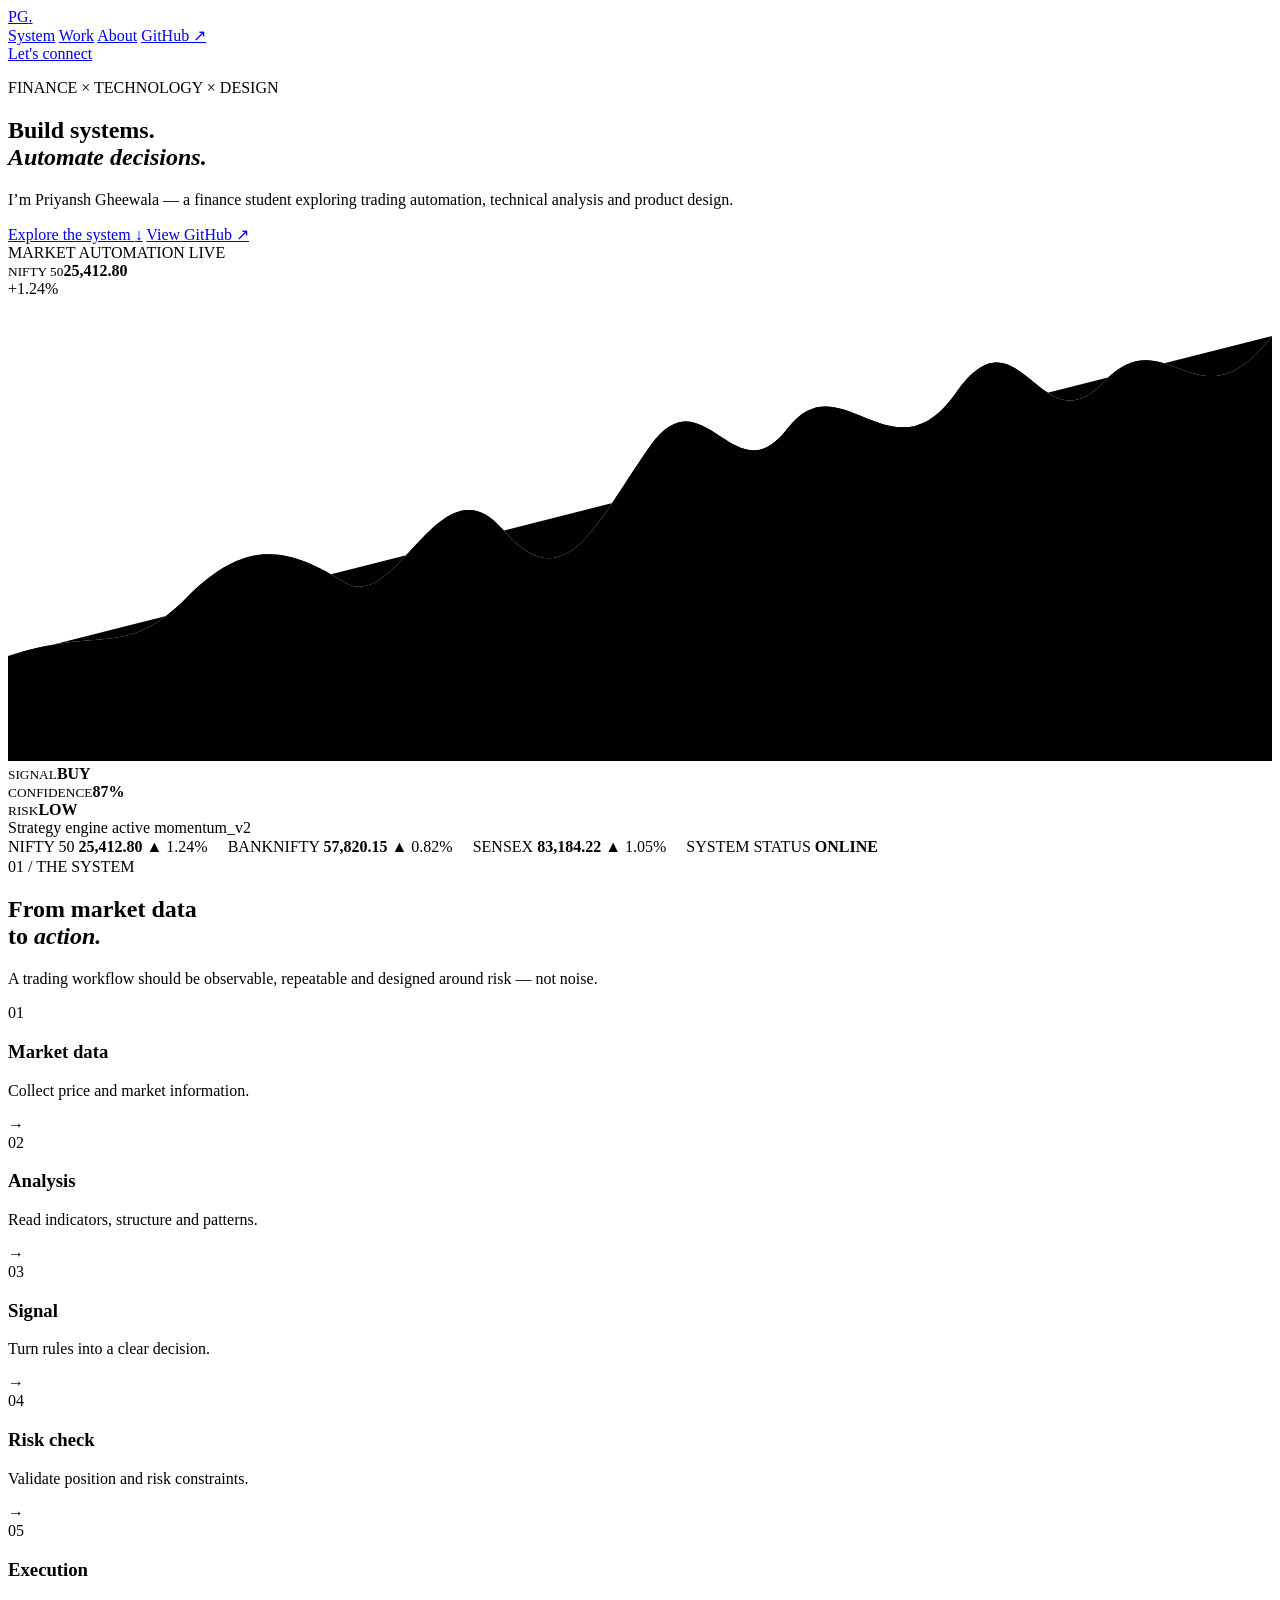
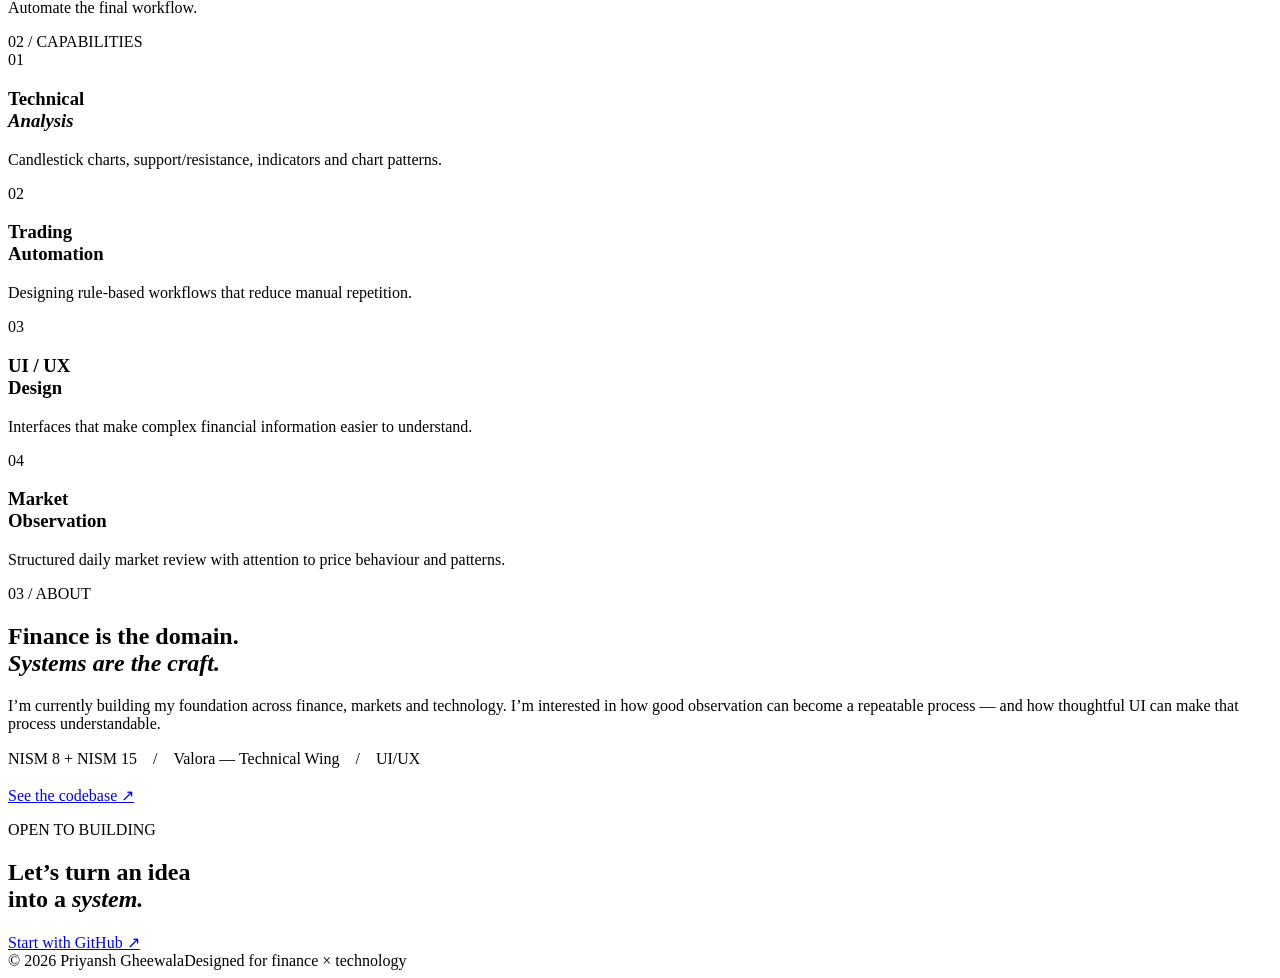
==== index.html @ e56906f3 "Build trading automation portfolio landing page" ====
<!DOCTYPE html>
<html lang="en">
<head>
  <meta charset="UTF-8" />
  <meta name="viewport" content="width=device-width, initial-scale=1.0" />
  <meta name="description" content="Priyansh Gheewala — finance, UI/UX and trading automation portfolio." />
  <title>Priyansh Gheewala — Trading Automation</title>
  <link rel="preconnect" href="https://fonts.googleapis.com" />
  <link rel="preconnect" href="https://fonts.gstatic.com" crossorigin />
  <link href="https://fonts.googleapis.com/css2?family=DM+Mono:wght@400;500&family=Space+Grotesk:wght@400;500;600;700&display=swap" rel="stylesheet" />
  <link rel="stylesheet" href="styles.css" />
</head>
<body>
  <div class="noise"></div>
  <header class="nav wrap">
    <a class="brand" href="#top">PG<span>.</span></a>
    <nav>
      <a href="#system">System</a>
      <a href="#work">Work</a>
      <a href="#about">About</a>
      <a href="https://github.com/priyanshgheewala/AI-Training-day-1" target="_blank" rel="noreferrer">GitHub ↗</a>
    </nav>
    <a class="nav-cta" href="#contact">Let's connect</a>
  </header>

  <main id="top">
    <section class="hero wrap">
      <div class="hero-copy">
        <p class="eyebrow"><span class="pulse"></span> FINANCE × TECHNOLOGY × DESIGN</p>
        <h1>Build systems.<br /><em>Automate decisions.</em></h1>
        <p class="hero-text">I’m Priyansh Gheewala — a finance student exploring trading automation, technical analysis and product design.</p>
        <div class="hero-actions">
          <a class="button primary" href="#system">Explore the system <span>↓</span></a>
          <a class="button ghost" href="https://github.com/priyanshgheewala/AI-Training-day-1" target="_blank" rel="noreferrer">View GitHub ↗</a>
        </div>
      </div>

      <div class="terminal-card" aria-label="Trading automation dashboard preview">
        <div class="terminal-top"><span>MARKET AUTOMATION</span><span class="live"><i></i> LIVE</span></div>
        <div class="market-head"><div><small>NIFTY 50</small><strong>25,412.80</strong></div><div class="gain">+1.24%</div></div>
        <div class="chart-wrap">
          <svg viewBox="0 0 600 220" preserveAspectRatio="none" aria-hidden="true">
            <path class="gridline" d="M0 40H600M0 90H600M0 140H600M0 190H600" />
            <path class="area" d="M0 170 C45 155 55 172 85 142 S135 120 160 135 S205 75 235 110 S280 105 305 70 S345 95 370 62 S420 88 450 45 S490 72 520 40 S565 64 600 18 V220H0Z" />
            <path class="line" d="M0 170 C45 155 55 172 85 142 S135 120 160 135 S205 75 235 110 S280 105 305 70 S345 95 370 62 S420 88 450 45 S490 72 520 40 S565 64 600 18" />
          </svg>
        </div>
        <div class="signal-row"><div><small>SIGNAL</small><strong class="green">BUY</strong></div><div><small>CONFIDENCE</small><strong>87%</strong></div><div><small>RISK</small><strong>LOW</strong></div></div>
        <div class="status"><span class="status-dot"></span> Strategy engine active <span class="mono">momentum_v2</span></div>
      </div>
    </section>

    <section class="ticker" aria-hidden="true"><div>NIFTY 50 <b>25,412.80</b> ▲ 1.24%　 BANKNIFTY <b>57,820.15</b> ▲ 0.82%　 SENSEX <b>83,184.22</b> ▲ 1.05%　 SYSTEM STATUS <b>ONLINE</b></div></section>

    <section class="section wrap" id="system">
      <div class="section-label">01 / THE SYSTEM</div>
      <div class="section-heading"><h2>From market data<br />to <em>action.</em></h2><p>A trading workflow should be observable, repeatable and designed around risk — not noise.</p></div>
      <div class="flow">
        <article><span>01</span><h3>Market data</h3><p>Collect price and market information.</p></article>
        <div class="arrow">→</div>
        <article><span>02</span><h3>Analysis</h3><p>Read indicators, structure and patterns.</p></article>
        <div class="arrow">→</div>
        <article><span>03</span><h3>Signal</h3><p>Turn rules into a clear decision.</p></article>
        <div class="arrow">→</div>
        <article><span>04</span><h3>Risk check</h3><p>Validate position and risk constraints.</p></article>
        <div class="arrow">→</div>
        <article class="active"><span>05</span><h3>Execution</h3><p>Automate the final workflow.</p></article>
      </div>
    </section>

    <section class="section alt" id="work">
      <div class="wrap">
        <div class="section-label">02 / CAPABILITIES</div>
        <div class="cap-grid">
          <article class="cap large"><span>01</span><h3>Technical<br /><em>Analysis</em></h3><p>Candlestick charts, support/resistance, indicators and chart patterns.</p><div class="mini-chart"><i></i><i></i><i></i><i></i><i></i><i></i><i></i></div></article>
          <article class="cap"><span>02</span><h3>Trading<br />Automation</h3><p>Designing rule-based workflows that reduce manual repetition.</p></article>
          <article class="cap"><span>03</span><h3>UI / UX<br />Design</h3><p>Interfaces that make complex financial information easier to understand.</p></article>
          <article class="cap"><span>04</span><h3>Market<br />Observation</h3><p>Structured daily market review with attention to price behaviour and patterns.</p></article>
        </div>
      </div>
    </section>

    <section class="section wrap" id="about">
      <div class="section-label">03 / ABOUT</div>
      <div class="about-grid"><div><h2>Finance is the domain.<br /><em>Systems are the craft.</em></h2></div><div><p>I’m currently building my foundation across finance, markets and technology. I’m interested in how good observation can become a repeatable process — and how thoughtful UI can make that process understandable.</p><p class="mono-line">NISM 8 + NISM 15　/　Valora — Technical Wing　/　UI/UX</p><a class="text-link" href="https://github.com/priyanshgheewala/AI-Training-day-1" target="_blank" rel="noreferrer">See the codebase ↗</a></div></div>
    </section>

    <section class="cta wrap" id="contact"><div><p class="eyebrow">OPEN TO BUILDING</p><h2>Let’s turn an idea<br />into a <em>system.</em></h2></div><a class="button primary" href="https://github.com/priyanshgheewala/AI-Training-day-1" target="_blank" rel="noreferrer">Start with GitHub ↗</a></section>
  </main>

  <footer class="footer wrap"><span>© 2026 Priyansh Gheewala</span><span>Designed for finance × technology</span></footer>
  <script src="script.js"></script>
</body>
</html>
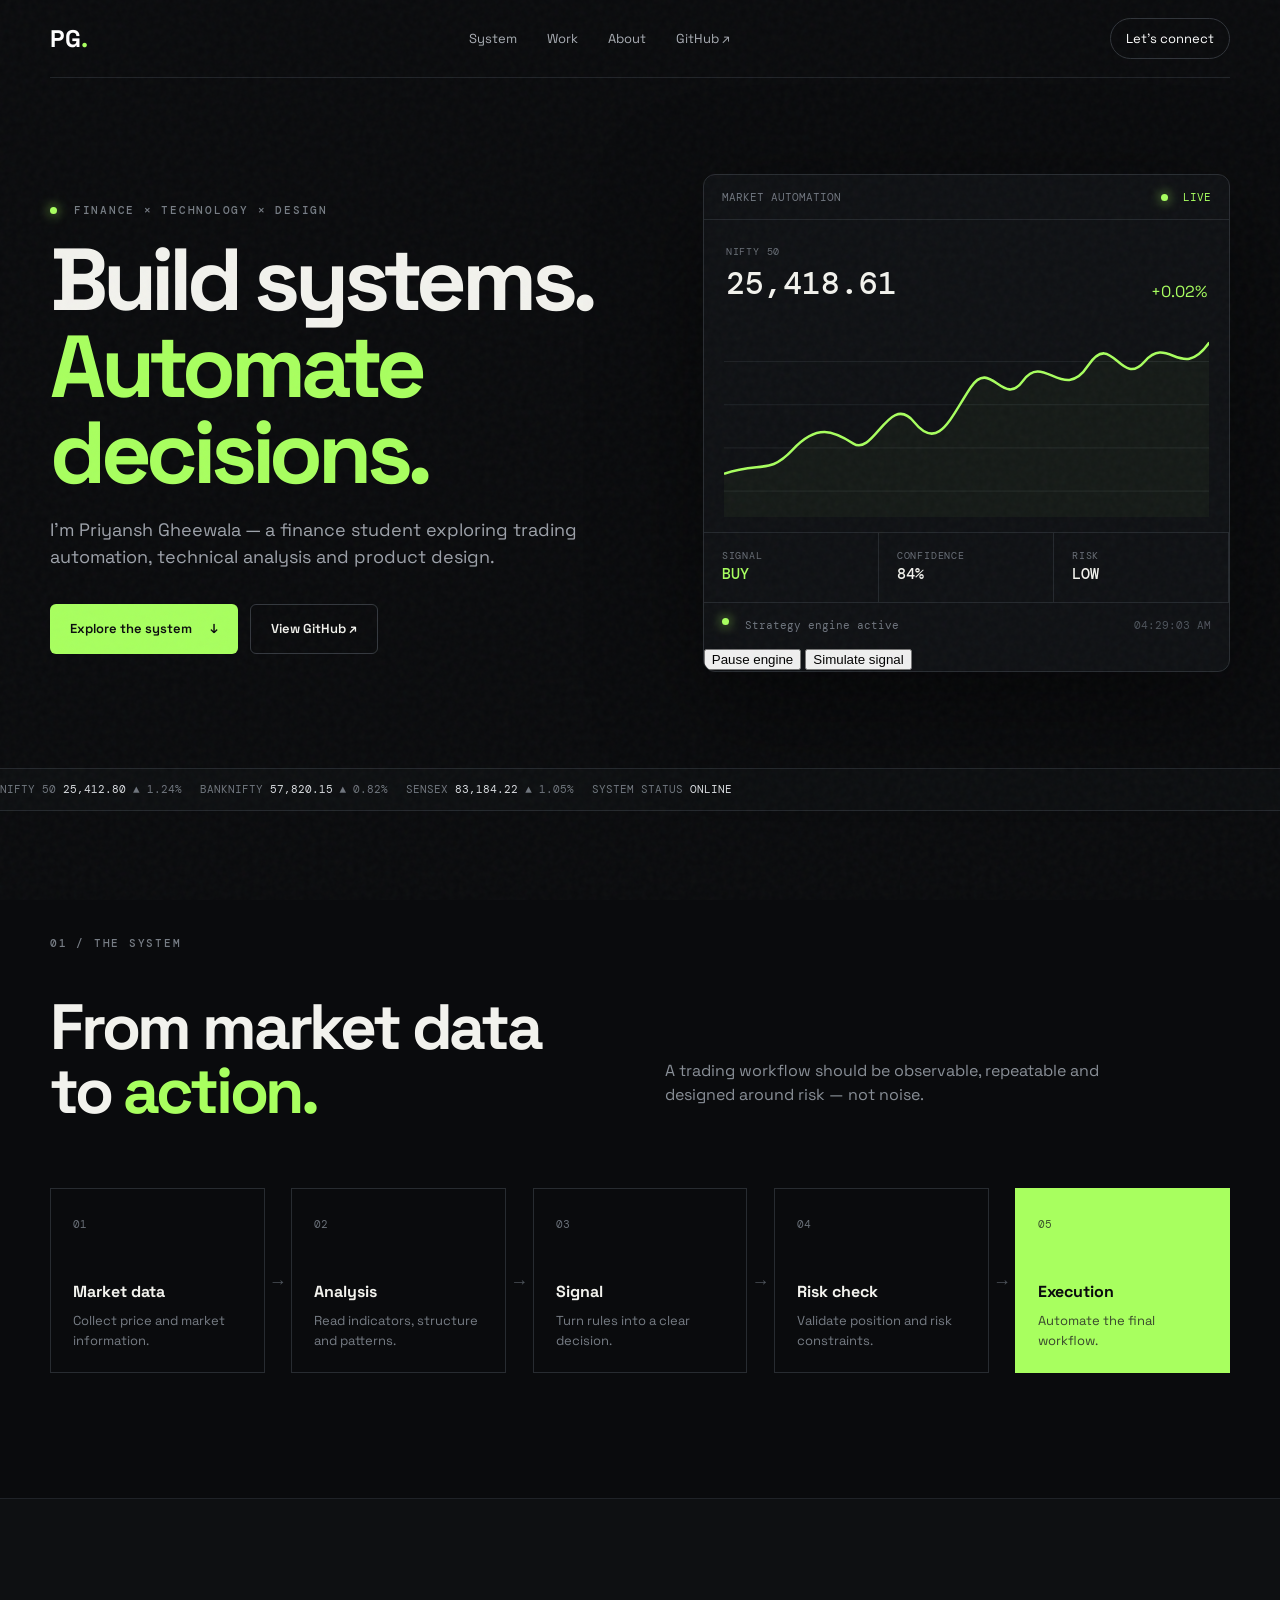
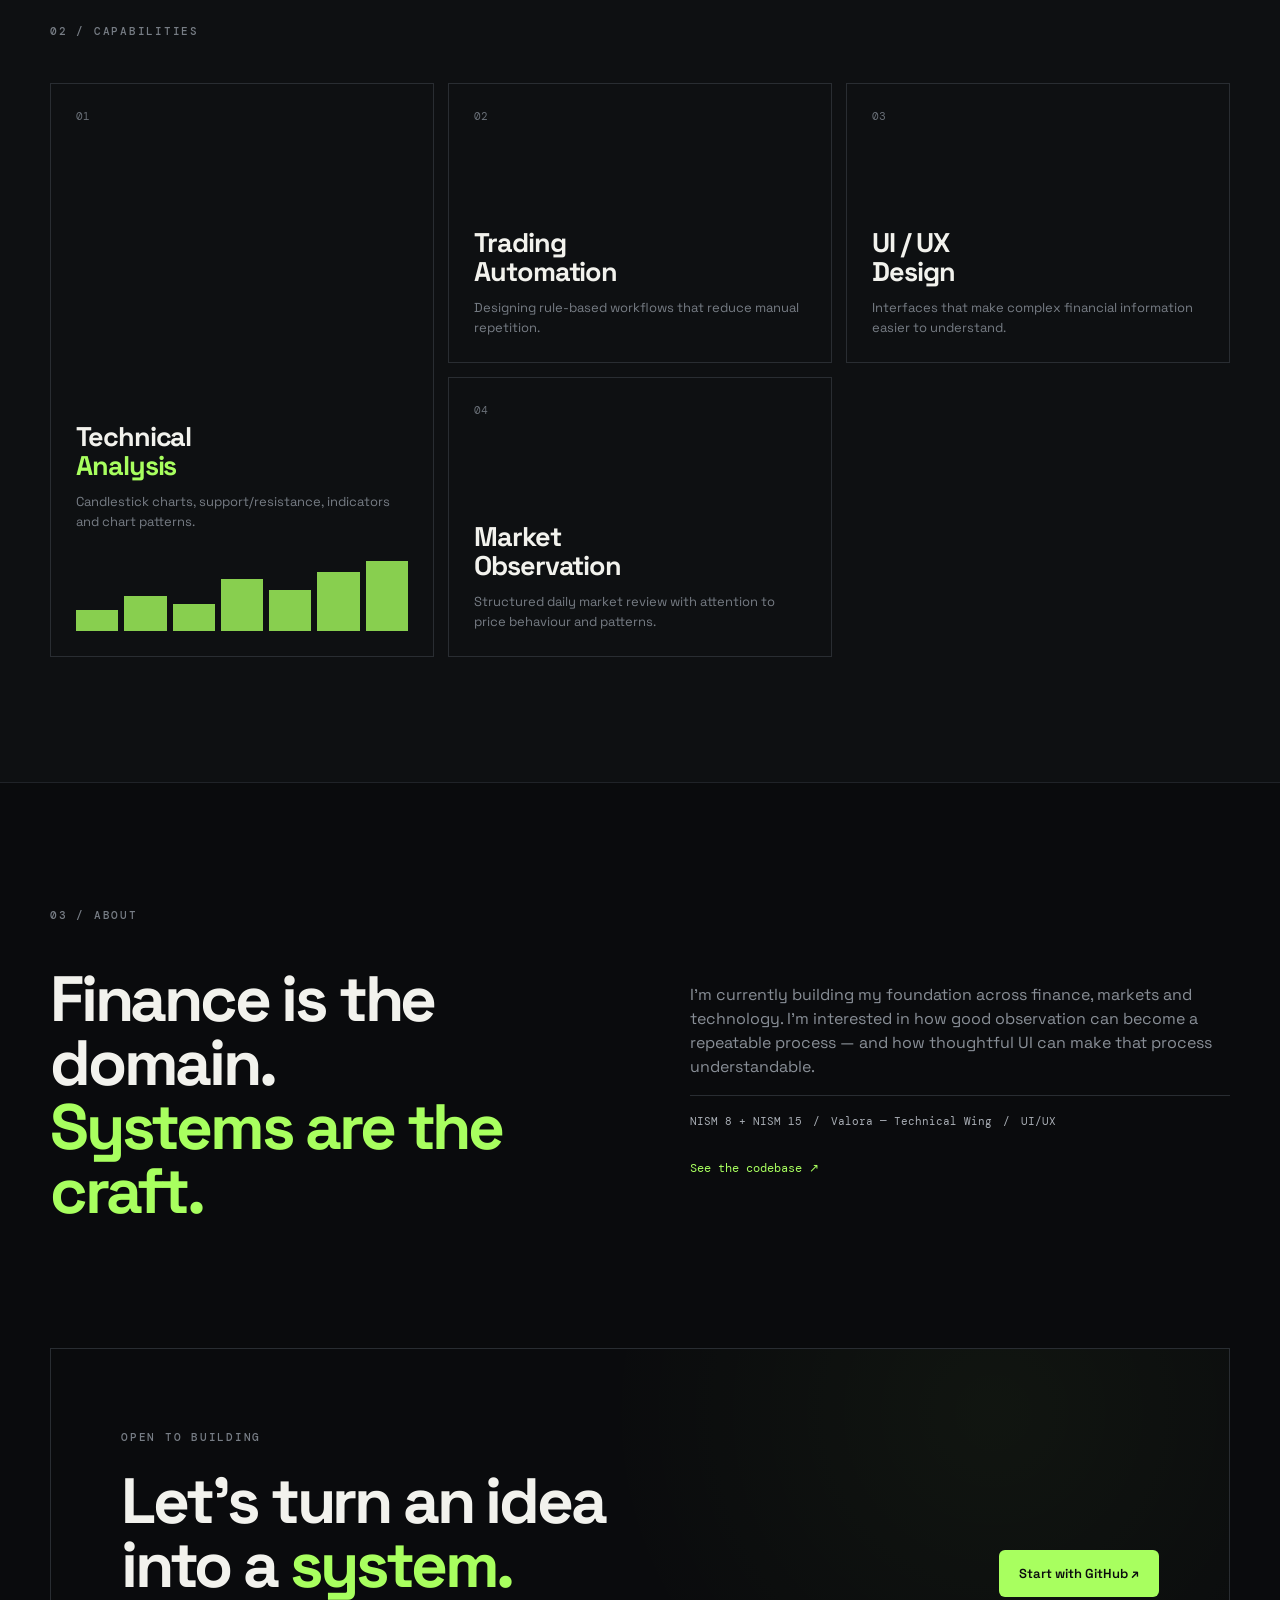
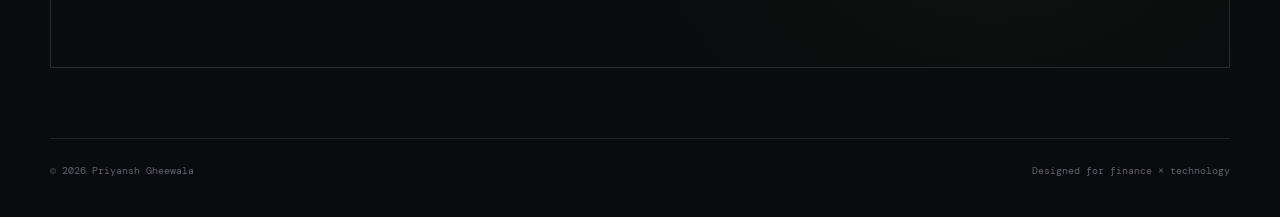
==== commit 78e760cf: "Connect interactive dashboard to landing page" ====
--- a/index.html
+++ b/index.html
@@ -35,9 +35,12 @@
         </div>
       </div>
 
-      <div class="terminal-card" aria-label="Trading automation dashboard preview">
+      <div class="terminal-card" aria-label="Interactive trading automation dashboard preview">
         <div class="terminal-top"><span>MARKET AUTOMATION</span><span class="live"><i></i> LIVE</span></div>
-        <div class="market-head"><div><small>NIFTY 50</small><strong>25,412.80</strong></div><div class="gain">+1.24%</div></div>
+        <div class="market-head">
+          <div><small>NIFTY 50</small><strong id="dashPrice">25,412.80</strong></div>
+          <div class="gain" id="dashChange">+0.00%</div>
+        </div>
         <div class="chart-wrap">
           <svg viewBox="0 0 600 220" preserveAspectRatio="none" aria-hidden="true">
             <path class="gridline" d="M0 40H600M0 90H600M0 140H600M0 190H600" />
@@ -45,8 +48,16 @@
             <path class="line" d="M0 170 C45 155 55 172 85 142 S135 120 160 135 S205 75 235 110 S280 105 305 70 S345 95 370 62 S420 88 450 45 S490 72 520 40 S565 64 600 18" />
           </svg>
         </div>
-        <div class="signal-row"><div><small>SIGNAL</small><strong class="green">BUY</strong></div><div><small>CONFIDENCE</small><strong>87%</strong></div><div><small>RISK</small><strong>LOW</strong></div></div>
-        <div class="status"><span class="status-dot"></span> Strategy engine active <span class="mono">momentum_v2</span></div>
+        <div class="signal-row">
+          <div><small>SIGNAL</small><strong class="green" id="dashSignal">BUY</strong></div>
+          <div><small>CONFIDENCE</small><strong id="dashConfidence">87%</strong></div>
+          <div><small>RISK</small><strong>LOW</strong></div>
+        </div>
+        <div class="status"><span class="status-dot"></span><span id="engineStatus">Strategy engine active</span><span class="mono" id="dashTime">--:--:--</span></div>
+        <div class="dashboard-controls">
+          <button class="dash-button" id="engineToggle" type="button">Pause engine</button>
+          <button class="dash-button secondary" id="simulateSignal" type="button">Simulate signal</button>
+        </div>
       </div>
     </section>
 
@@ -89,6 +100,7 @@
   </main>
 
   <footer class="footer wrap"><span>© 2026 Priyansh Gheewala</span><span>Designed for finance × technology</span></footer>
+  <script src="dashboard.js"></script>
   <script src="script.js"></script>
 </body>
 </html>
--- a/styles.css
+++ b/styles.css
@@ -0,0 +1 @@
+*{box-sizing:border-box}html{scroll-behavior:smooth}body{margin:0;background:#0a0b0d;color:#f2f2ed;font-family:'Space Grotesk',sans-serif;line-height:1.5}.noise{position:fixed;inset:0;pointer-events:none;opacity:.035;background-image:url("data:image/svg+xml,%3Csvg viewBox='0 0 180 180' xmlns='http://www.w3.org/2000/svg'%3E%3Cfilter id='n'%3E%3CfeTurbulence type='fractalNoise' baseFrequency='.8' numOctaves='3' stitchTiles='stitch'/%3E%3C/filter%3E%3Crect width='100%25' height='100%25' filter='url(%23n)'/%3E%3C/svg%3E")}.wrap{width:min(1180px,calc(100% - 48px));margin:auto}.nav{height:78px;display:flex;align-items:center;justify-content:space-between;border-bottom:1px solid #202328}.brand{font-size:24px;font-weight:700;color:#fff;text-decoration:none}.brand span,em{color:#a8ff5f;font-style:normal}nav{display:flex;gap:30px}nav a,.nav-cta{color:#a9adb4;text-decoration:none;font-size:13px}.nav-cta{border:1px solid #30343a;padding:10px 15px;border-radius:999px;color:#fff}.hero{min-height:690px;display:grid;grid-template-columns:1.05fr .95fr;align-items:center;gap:70px}.eyebrow,.section-label{font:500 11px 'DM Mono',monospace;letter-spacing:.16em;color:#777d85}.pulse,.live i,.status-dot{display:inline-block;width:7px;height:7px;border-radius:50%;background:#a8ff5f;box-shadow:0 0 12px #a8ff5f;margin-right:8px}.hero h1{font-size:clamp(54px,7vw,88px);line-height:.98;letter-spacing:-.06em;margin:20px 0}.hero-text{max-width:560px;color:#9da2aa;font-size:18px}.hero-actions{display:flex;gap:12px;margin-top:34px}.button{display:inline-flex;align-items:center;gap:18px;padding:14px 20px;border-radius:6px;text-decoration:none;font-size:13px;font-weight:600}.primary{background:#a8ff5f;color:#0a0b0d}.ghost{border:1px solid #34383e;color:#f2f2ed}.terminal-card{border:1px solid #292d32;background:#0f1114;border-radius:12px;box-shadow:0 30px 100px #0008;overflow:hidden}.terminal-top,.status{display:flex;justify-content:space-between;padding:15px 18px;border-bottom:1px solid #24282d;color:#6f757e;font:11px 'DM Mono',monospace}.live{color:#a8ff5f}.market-head{display:flex;justify-content:space-between;align-items:end;padding:25px 22px 8px}.market-head small,.signal-row small{display:block;color:#686e76;font:10px 'DM Mono',monospace;letter-spacing:.08em}.market-head strong{display:block;font:500 31px 'DM Mono',monospace;margin-top:5px}.gain,.green{color:#a8ff5f}.chart-wrap{height:220px;padding:15px 20px}.chart-wrap svg{width:100%;height:100%}.gridline{fill:none;stroke:#22262b;stroke-width:1}.area{fill:#a8ff5f0a}.line{fill:none;stroke:#a8ff5f;stroke-width:3}.signal-row{display:grid;grid-template-columns:repeat(3,1fr);border-top:1px solid #24282d;border-bottom:1px solid #24282d}.signal-row>div{padding:16px 18px;border-right:1px solid #24282d}.signal-row strong{font:500 15px 'DM Mono',monospace}.status{border:0;justify-content:flex-start;gap:8px}.status .mono{margin-left:auto;color:#4e545c}.ticker{overflow:hidden;border-block:1px solid #24282d;background:#0d0f11;white-space:nowrap;padding:13px 0;font:11px 'DM Mono',monospace;color:#6f757d}.ticker div{animation:scroll 24s linear infinite}.ticker b{color:#d9dce0;font-weight:400}@keyframes scroll{to{transform:translateX(-30%)}}.section{padding:125px 0}.section-label{margin-bottom:45px}.section-heading{display:grid;grid-template-columns:1fr 1fr;gap:50px;align-items:end}.section-heading h2,.about-grid h2,.cta h2{font-size:clamp(42px,5vw,70px);line-height:1;letter-spacing:-.05em;margin:0}.section-heading p,.about-grid p{color:#898f97;max-width:500px;font-size:16px}.flow{display:flex;align-items:stretch;margin-top:65px}.flow article{flex:1;border:1px solid #282c31;padding:22px;min-height:170px}.flow article.active{background:#a8ff5f;color:#0a0b0d;border-color:#a8ff5f}.flow article span,.cap span{font:11px 'DM Mono',monospace;color:#696f77}.flow .active span{color:#3c552b}.flow h3{margin:45px 0 7px;font-size:16px}.flow p,.cap p{margin:0;color:#777d85;font-size:13px}.flow .active p{color:#38472d}.arrow{display:flex;align-items:center;padding:0 8px;color:#4d535a;font:18px 'DM Mono',monospace}.alt{background:#0e1012;border-block:1px solid #202328}.cap-grid{display:grid;grid-template-columns:1fr 1fr 1fr;gap:14px}.cap{min-height:280px;border:1px solid #292d32;padding:25px;display:flex;flex-direction:column}.cap.large{grid-row:span 2;min-height:574px}.cap h3{font-size:27px;line-height:1.05;margin:auto 0 12px;letter-spacing:-.04em}.mini-chart{height:70px;display:flex;align-items:end;gap:6px;margin-top:30px}.mini-chart i{display:block;flex:1;background:#a8ff5f;height:30%;opacity:.8}.mini-chart i:nth-child(2){height:50%}.mini-chart i:nth-child(3){height:38%}.mini-chart i:nth-child(4){height:75%}.mini-chart i:nth-child(5){height:58%}.mini-chart i:nth-child(6){height:85%}.mini-chart i:nth-child(7){height:100%}.about-grid{display:grid;grid-template-columns:1fr 1fr;gap:100px}.about-grid p{max-width:580px}.mono-line{font:11px 'DM Mono',monospace!important;color:#a8adb4!important;border-top:1px solid #292d32;padding-top:18px}.text-link{display:inline-block;margin-top:20px;color:#a8ff5f;text-decoration:none;font:12px 'DM Mono',monospace}.cta{border:1px solid #292d32;padding:70px;display:flex;justify-content:space-between;align-items:end;margin-bottom:70px;background:radial-gradient(circle at 80% 20%,#a8ff5f0b,transparent 40%)}.cta .eyebrow{margin-bottom:25px}.footer{border-top:1px solid #202328;padding:25px 0 40px;display:flex;justify-content:space-between;color:#5f656d;font:10px 'DM Mono',monospace}@media(max-width:850px){.nav nav{display:none}.hero,.section-heading,.about-grid{grid-template-columns:1fr}.hero{padding:70px 0;gap:50px}.flow{flex-direction:column}.arrow{justify-content:center;padding:7px}.cap-grid{grid-template-columns:1fr}.cap.large{grid-row:auto;min-height:350px}.cta{margin-inline:24px;padding:40px 28px;display:block}.cta .button{margin-top:35px}.footer{display:block}.footer span{display:block;margin-bottom:8px}.wrap{width:min(100% - 32px,1180px)}}
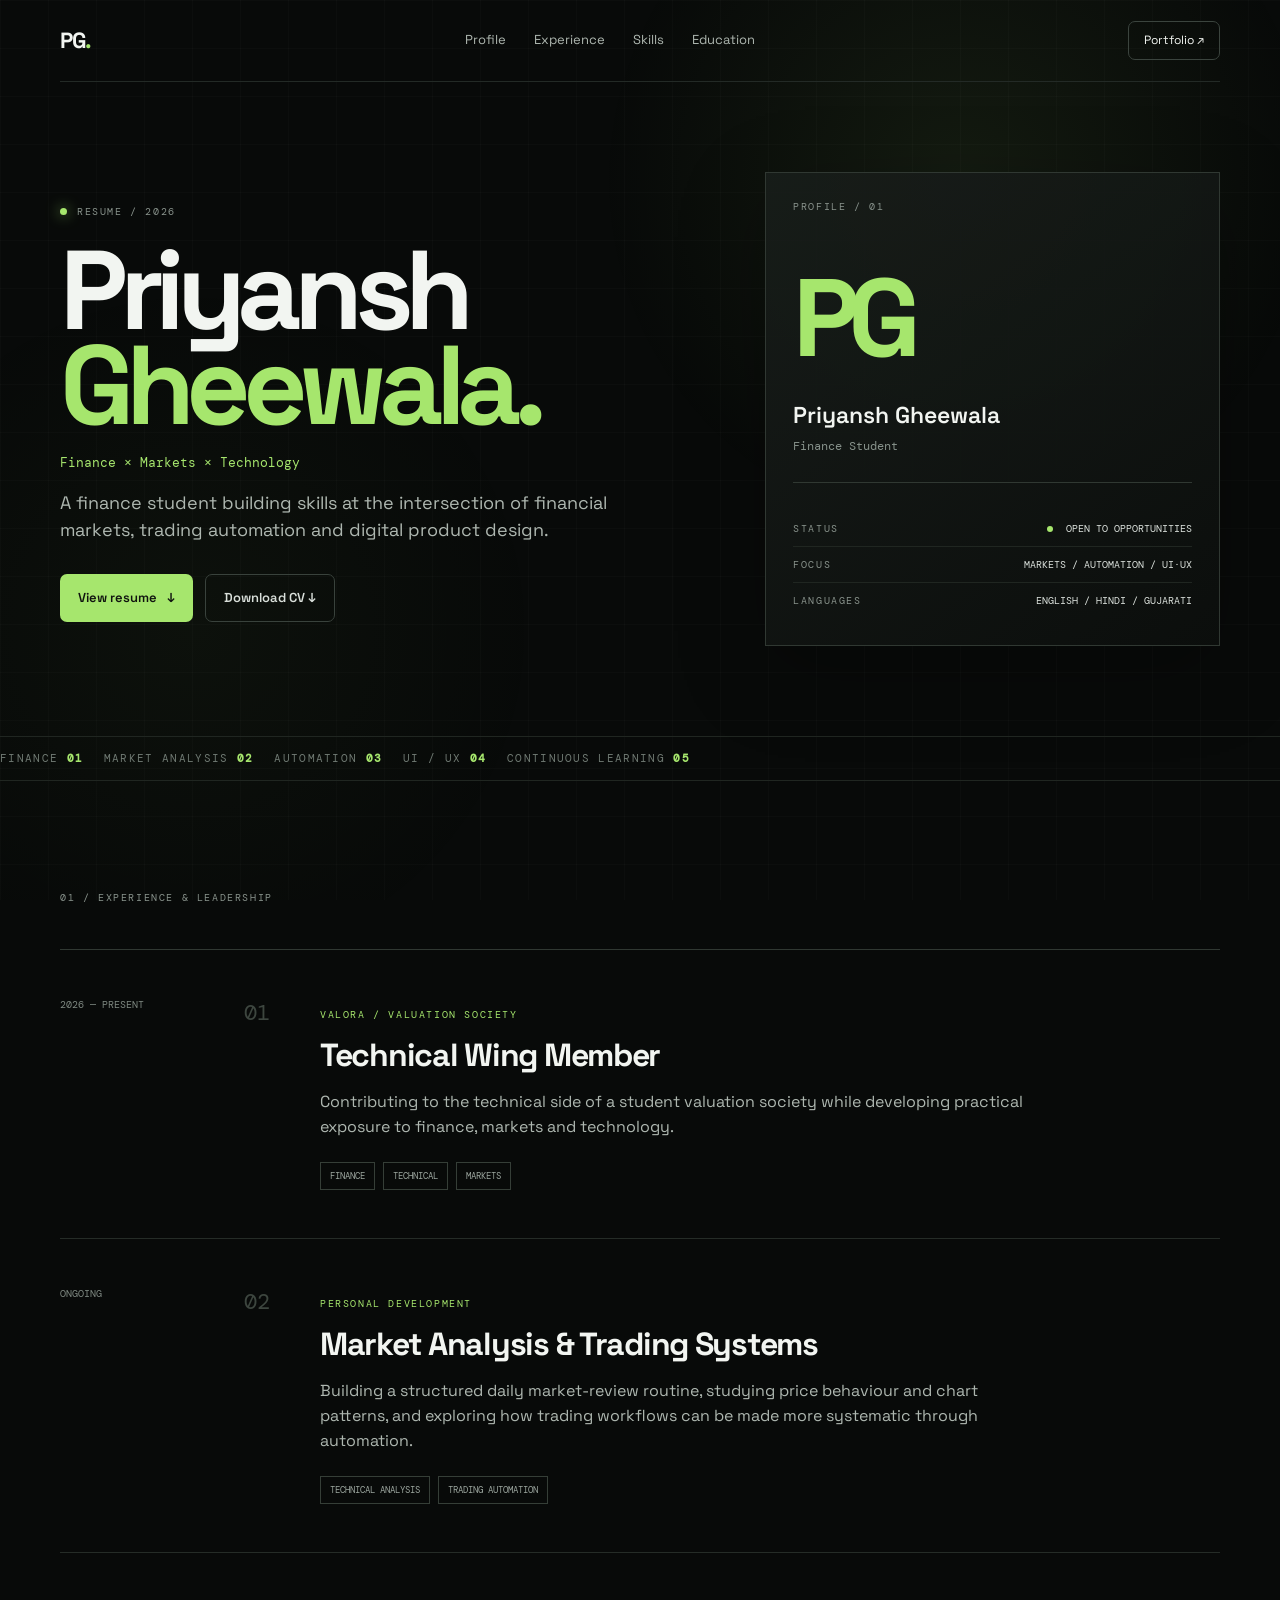
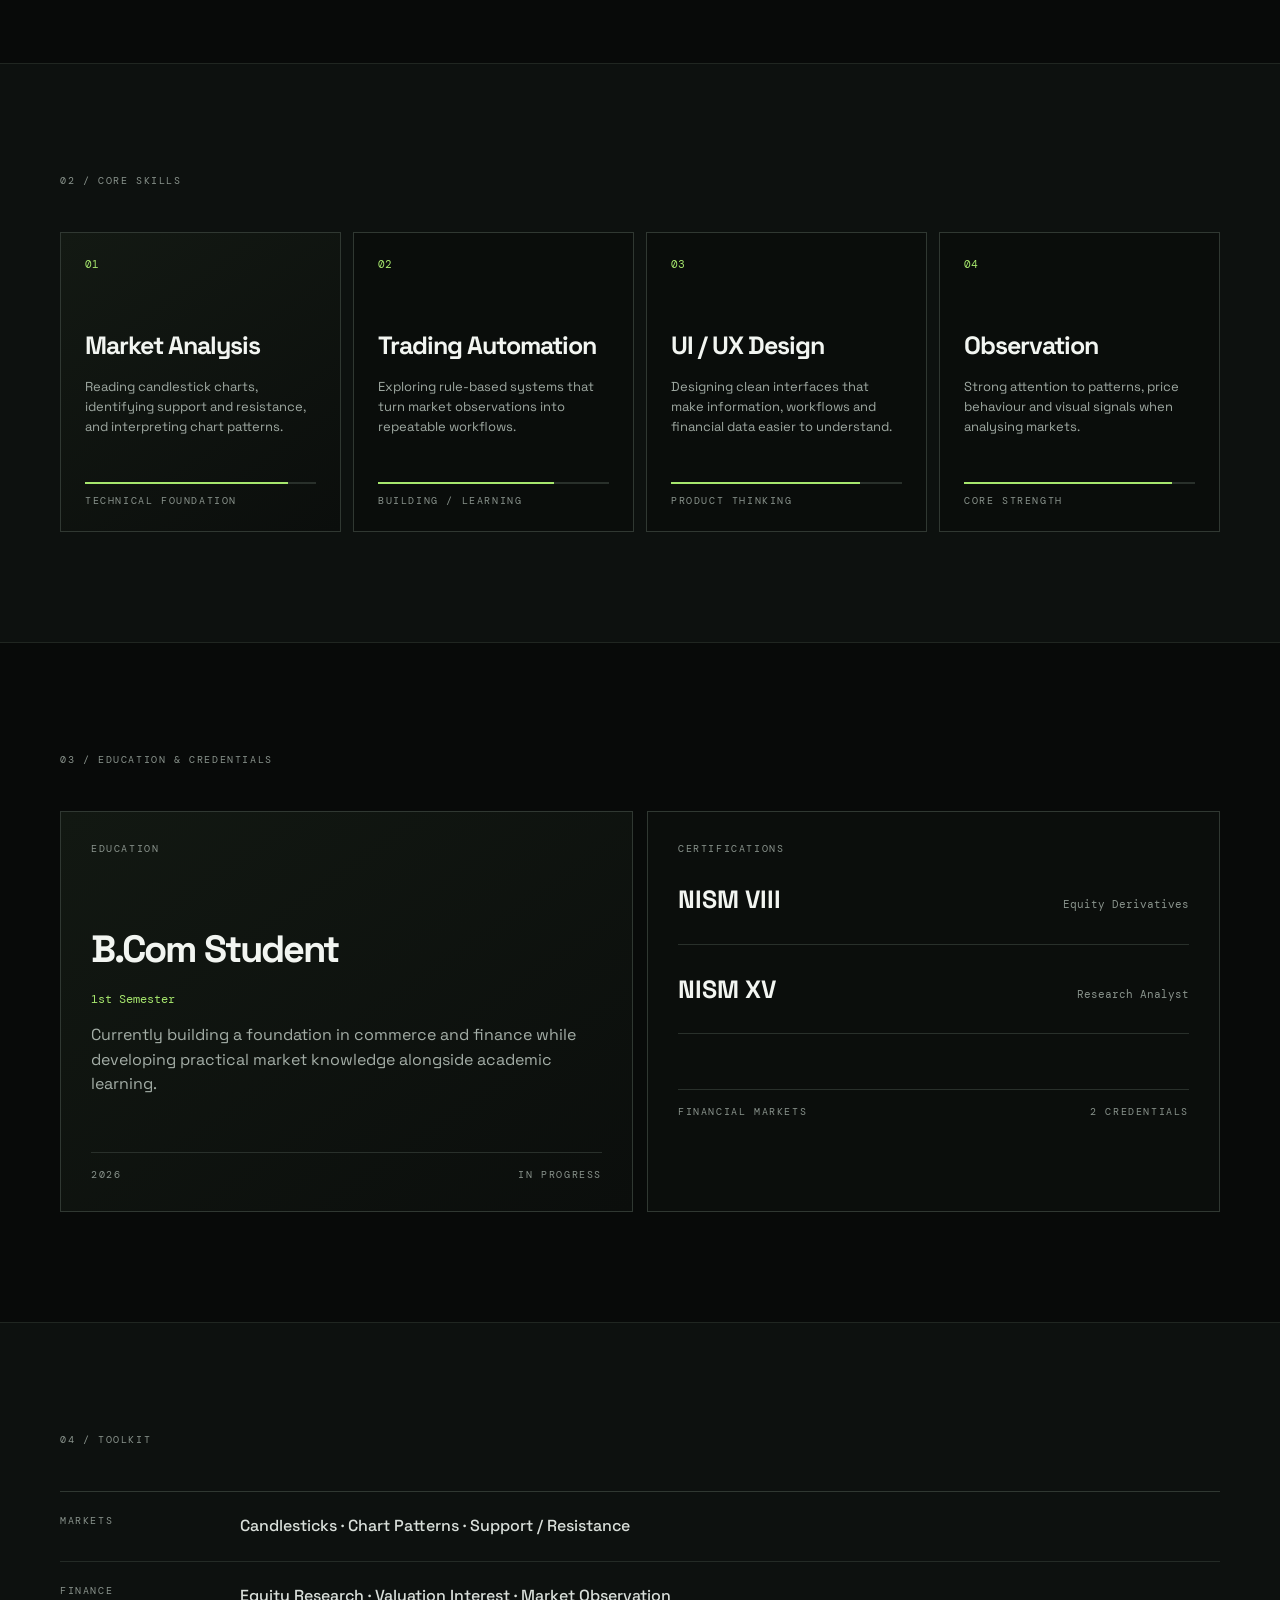
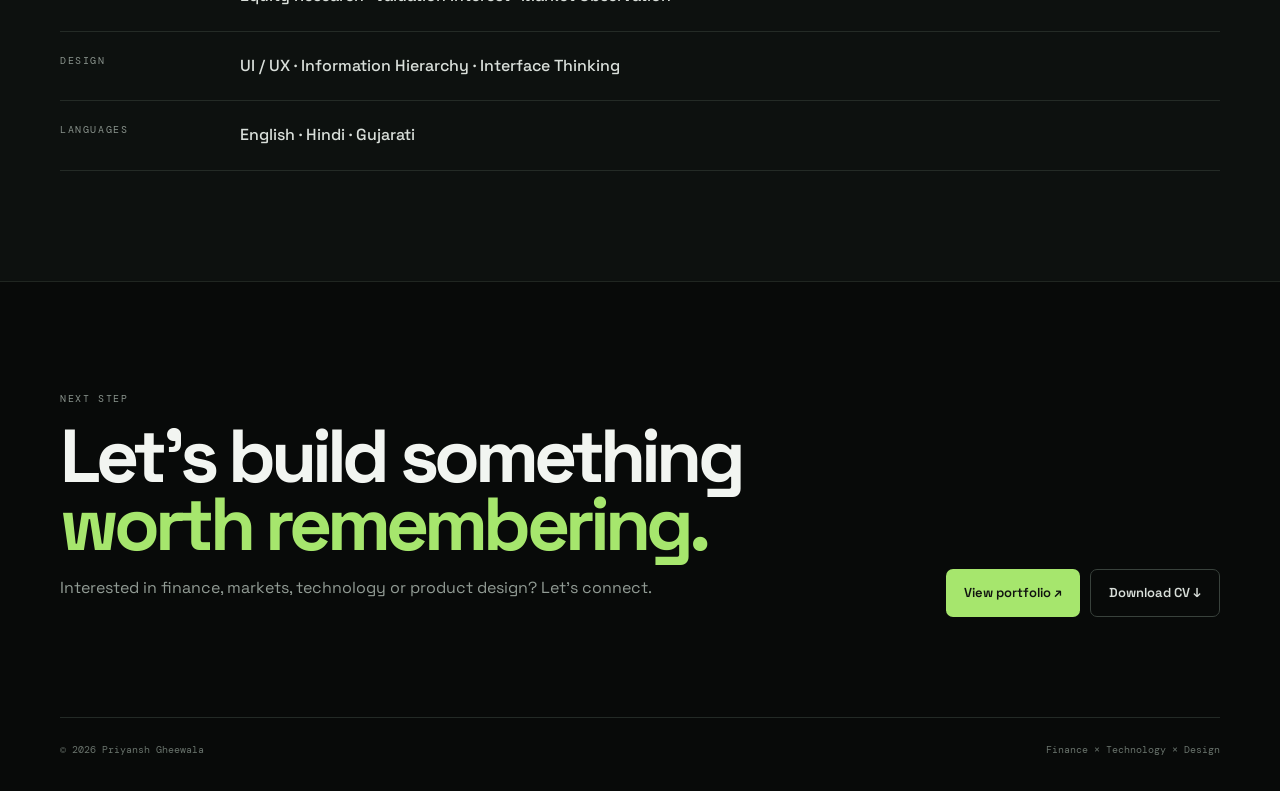
==== commit e36602ee: "Make resume the Vercel homepage" ====
--- a/index.html
+++ b/index.html
@@ -3,104 +3,133 @@
 <head>
   <meta charset="UTF-8" />
   <meta name="viewport" content="width=device-width, initial-scale=1.0" />
-  <meta name="description" content="Priyansh Gheewala — finance, UI/UX and trading automation portfolio." />
-  <title>Priyansh Gheewala — Trading Automation</title>
+  <meta name="description" content="Priyansh Gheewala — modern resume website for finance, markets, trading automation and UI/UX." />
+  <meta name="theme-color" content="#0a0c0b" />
+  <title>Priyansh Gheewala — Resume</title>
   <link rel="preconnect" href="https://fonts.googleapis.com" />
   <link rel="preconnect" href="https://fonts.gstatic.com" crossorigin />
   <link href="https://fonts.googleapis.com/css2?family=DM+Mono:wght@400;500&family=Space+Grotesk:wght@400;500;600;700&display=swap" rel="stylesheet" />
-  <link rel="stylesheet" href="styles.css" />
+  <link rel="stylesheet" href="resume.css" />
 </head>
 <body>
   <div class="noise"></div>
   <header class="nav wrap">
-    <a class="brand" href="#top">PG<span>.</span></a>
+    <a class="brand" href="index.html">PG<span>.</span></a>
     <nav>
-      <a href="#system">System</a>
-      <a href="#work">Work</a>
-      <a href="#about">About</a>
-      <a href="https://github.com/priyanshgheewala/AI-Training-day-1" target="_blank" rel="noreferrer">GitHub ↗</a>
+      <a href="#profile">Profile</a>
+      <a href="#experience">Experience</a>
+      <a href="#skills">Skills</a>
+      <a href="#education">Education</a>
     </nav>
-    <a class="nav-cta" href="#contact">Let's connect</a>
+    <a class="nav-cta" href="trading.html">Portfolio ↗</a>
   </header>
 
-  <main id="top">
-    <section class="hero wrap">
+  <main>
+    <section class="hero wrap" id="profile">
       <div class="hero-copy">
-        <p class="eyebrow"><span class="pulse"></span> FINANCE × TECHNOLOGY × DESIGN</p>
-        <h1>Build systems.<br /><em>Automate decisions.</em></h1>
-        <p class="hero-text">I’m Priyansh Gheewala — a finance student exploring trading automation, technical analysis and product design.</p>
+        <p class="eyebrow"><span class="pulse"></span> RESUME / 2026</p>
+        <h1>Priyansh<br /><em>Gheewala.</em></h1>
+        <p class="hero-role">Finance × Markets × Technology</p>
+        <p class="hero-text">A finance student building skills at the intersection of financial markets, trading automation and digital product design.</p>
         <div class="hero-actions">
-          <a class="button primary" href="#system">Explore the system <span>↓</span></a>
-          <a class="button ghost" href="https://github.com/priyanshgheewala/AI-Training-day-1" target="_blank" rel="noreferrer">View GitHub ↗</a>
+          <a class="button primary" href="#experience">View resume <span>↓</span></a>
+          <a class="button ghost" href="Priyansh_Gheewala_Modern_Resume.docx" download>Download CV ↓</a>
         </div>
       </div>
 
-      <div class="terminal-card" aria-label="Interactive trading automation dashboard preview">
-        <div class="terminal-top"><span>MARKET AUTOMATION</span><span class="live"><i></i> LIVE</span></div>
-        <div class="market-head">
-          <div><small>NIFTY 50</small><strong id="dashPrice">25,412.80</strong></div>
-          <div class="gain" id="dashChange">+0.00%</div>
-        </div>
-        <div class="chart-wrap">
-          <svg viewBox="0 0 600 220" preserveAspectRatio="none" aria-hidden="true">
-            <path class="gridline" d="M0 40H600M0 90H600M0 140H600M0 190H600" />
-            <path class="area" d="M0 170 C45 155 55 172 85 142 S135 120 160 135 S205 75 235 110 S280 105 305 70 S345 95 370 62 S420 88 450 45 S490 72 520 40 S565 64 600 18 V220H0Z" />
-            <path class="line" d="M0 170 C45 155 55 172 85 142 S135 120 160 135 S205 75 235 110 S280 105 305 70 S345 95 370 62 S420 88 450 45 S490 72 520 40 S565 64 600 18" />
-          </svg>
-        </div>
-        <div class="signal-row">
-          <div><small>SIGNAL</small><strong class="green" id="dashSignal">BUY</strong></div>
-          <div><small>CONFIDENCE</small><strong id="dashConfidence">87%</strong></div>
-          <div><small>RISK</small><strong>LOW</strong></div>
-        </div>
-        <div class="status"><span class="status-dot"></span><span id="engineStatus">Strategy engine active</span><span class="mono" id="dashTime">--:--:--</span></div>
-        <div class="dashboard-controls">
-          <button class="dash-button" id="engineToggle" type="button">Pause engine</button>
-          <button class="dash-button secondary" id="simulateSignal" type="button">Simulate signal</button>
+      <aside class="identity-card">
+        <div class="card-label">PROFILE / 01</div>
+        <div class="initials">PG</div>
+        <div class="identity-name">Priyansh Gheewala</div>
+        <div class="identity-role">Finance Student</div>
+        <div class="identity-line"></div>
+        <div class="meta"><span>STATUS</span><strong><i></i> OPEN TO OPPORTUNITIES</strong></div>
+        <div class="meta"><span>FOCUS</span><strong>MARKETS / AUTOMATION / UI·UX</strong></div>
+        <div class="meta"><span>LANGUAGES</span><strong>ENGLISH / HINDI / GUJARATI</strong></div>
+      </aside>
+    </section>
+
+    <section class="ticker" aria-hidden="true">
+      <div>FINANCE <b>01</b>　 MARKET ANALYSIS <b>02</b>　 AUTOMATION <b>03</b>　 UI / UX <b>04</b>　 CONTINUOUS LEARNING <b>05</b></div>
+    </section>
+
+    <section class="section wrap" id="experience">
+      <div class="section-label">01 / EXPERIENCE & LEADERSHIP</div>
+      <div class="timeline">
+        <article class="timeline-item featured">
+          <div class="time"><span>2026 — PRESENT</span><b>01</b></div>
+          <div class="timeline-content">
+            <p class="kicker">VALORA / VALUATION SOCIETY</p>
+            <h2>Technical Wing Member</h2>
+            <p>Contributing to the technical side of a student valuation society while developing practical exposure to finance, markets and technology.</p>
+            <div class="tags"><span>FINANCE</span><span>TECHNICAL</span><span>MARKETS</span></div>
+          </div>
+        </article>
+        <article class="timeline-item">
+          <div class="time"><span>ONGOING</span><b>02</b></div>
+          <div class="timeline-content">
+            <p class="kicker">PERSONAL DEVELOPMENT</p>
+            <h2>Market Analysis & Trading Systems</h2>
+            <p>Building a structured daily market-review routine, studying price behaviour and chart patterns, and exploring how trading workflows can be made more systematic through automation.</p>
+            <div class="tags"><span>TECHNICAL ANALYSIS</span><span>TRADING AUTOMATION</span></div>
+          </div>
+        </article>
+      </div>
+    </section>
+
+    <section class="section alt" id="skills">
+      <div class="wrap">
+        <div class="section-label">02 / CORE SKILLS</div>
+        <div class="skills-grid">
+          <article class="skill-card primary-card"><span>01</span><h3>Market Analysis</h3><p>Reading candlestick charts, identifying support and resistance, and interpreting chart patterns.</p><div class="skill-meter"><i style="width:88%"></i></div><small>TECHNICAL FOUNDATION</small></article>
+          <article class="skill-card"><span>02</span><h3>Trading Automation</h3><p>Exploring rule-based systems that turn market observations into repeatable workflows.</p><div class="skill-meter"><i style="width:76%"></i></div><small>BUILDING / LEARNING</small></article>
+          <article class="skill-card"><span>03</span><h3>UI / UX Design</h3><p>Designing clean interfaces that make information, workflows and financial data easier to understand.</p><div class="skill-meter"><i style="width:82%"></i></div><small>PRODUCT THINKING</small></article>
+          <article class="skill-card"><span>04</span><h3>Observation</h3><p>Strong attention to patterns, price behaviour and visual signals when analysing markets.</p><div class="skill-meter"><i style="width:90%"></i></div><small>CORE STRENGTH</small></article>
         </div>
       </div>
     </section>
 
-    <section class="ticker" aria-hidden="true"><div>NIFTY 50 <b>25,412.80</b> ▲ 1.24%　 BANKNIFTY <b>57,820.15</b> ▲ 0.82%　 SENSEX <b>83,184.22</b> ▲ 1.05%　 SYSTEM STATUS <b>ONLINE</b></div></section>
-
-    <section class="section wrap" id="system">
-      <div class="section-label">01 / THE SYSTEM</div>
-      <div class="section-heading"><h2>From market data<br />to <em>action.</em></h2><p>A trading workflow should be observable, repeatable and designed around risk — not noise.</p></div>
-      <div class="flow">
-        <article><span>01</span><h3>Market data</h3><p>Collect price and market information.</p></article>
-        <div class="arrow">→</div>
-        <article><span>02</span><h3>Analysis</h3><p>Read indicators, structure and patterns.</p></article>
-        <div class="arrow">→</div>
-        <article><span>03</span><h3>Signal</h3><p>Turn rules into a clear decision.</p></article>
-        <div class="arrow">→</div>
-        <article><span>04</span><h3>Risk check</h3><p>Validate position and risk constraints.</p></article>
-        <div class="arrow">→</div>
-        <article class="active"><span>05</span><h3>Execution</h3><p>Automate the final workflow.</p></article>
+    <section class="section wrap" id="education">
+      <div class="section-label">03 / EDUCATION & CREDENTIALS</div>
+      <div class="credentials-grid">
+        <article class="credential-card education-card">
+          <div class="card-label">EDUCATION</div>
+          <h2>B.Com Student</h2>
+          <p class="credential-sub">1st Semester</p>
+          <p>Currently building a foundation in commerce and finance while developing practical market knowledge alongside academic learning.</p>
+          <div class="credential-footer"><span>2026</span><span>IN PROGRESS</span></div>
+        </article>
+        <article class="credential-card">
+          <div class="card-label">CERTIFICATIONS</div>
+          <div class="cert"><strong>NISM VIII</strong><span>Equity Derivatives</span></div>
+          <div class="cert"><strong>NISM XV</strong><span>Research Analyst</span></div>
+          <div class="credential-footer"><span>FINANCIAL MARKETS</span><span>2 CREDENTIALS</span></div>
+        </article>
       </div>
     </section>
 
-    <section class="section alt" id="work">
+    <section class="section alt">
       <div class="wrap">
-        <div class="section-label">02 / CAPABILITIES</div>
-        <div class="cap-grid">
-          <article class="cap large"><span>01</span><h3>Technical<br /><em>Analysis</em></h3><p>Candlestick charts, support/resistance, indicators and chart patterns.</p><div class="mini-chart"><i></i><i></i><i></i><i></i><i></i><i></i><i></i></div></article>
-          <article class="cap"><span>02</span><h3>Trading<br />Automation</h3><p>Designing rule-based workflows that reduce manual repetition.</p></article>
-          <article class="cap"><span>03</span><h3>UI / UX<br />Design</h3><p>Interfaces that make complex financial information easier to understand.</p></article>
-          <article class="cap"><span>04</span><h3>Market<br />Observation</h3><p>Structured daily market review with attention to price behaviour and patterns.</p></article>
+        <div class="section-label">04 / TOOLKIT</div>
+        <div class="toolkit">
+          <div><span>MARKETS</span><strong>Candlesticks · Chart Patterns · Support / Resistance</strong></div>
+          <div><span>FINANCE</span><strong>Equity Research · Valuation Interest · Market Observation</strong></div>
+          <div><span>DESIGN</span><strong>UI / UX · Information Hierarchy · Interface Thinking</strong></div>
+          <div><span>LANGUAGES</span><strong>English · Hindi · Gujarati</strong></div>
         </div>
       </div>
     </section>
 
-    <section class="section wrap" id="about">
-      <div class="section-label">03 / ABOUT</div>
-      <div class="about-grid"><div><h2>Finance is the domain.<br /><em>Systems are the craft.</em></h2></div><div><p>I’m currently building my foundation across finance, markets and technology. I’m interested in how good observation can become a repeatable process — and how thoughtful UI can make that process understandable.</p><p class="mono-line">NISM 8 + NISM 15　/　Valora — Technical Wing　/　UI/UX</p><a class="text-link" href="https://github.com/priyanshgheewala/AI-Training-day-1" target="_blank" rel="noreferrer">See the codebase ↗</a></div></div>
+    <section class="cta wrap" id="contact">
+      <div><p class="eyebrow">NEXT STEP</p><h2>Let's build something<br /><em>worth remembering.</em></h2><p>Interested in finance, markets, technology or product design? Let's connect.</p></div>
+      <div class="cta-actions">
+        <a class="button primary" href="trading.html">View portfolio ↗</a>
+        <a class="button ghost" href="Priyansh_Gheewala_Modern_Resume.docx" download>Download CV ↓</a>
+      </div>
     </section>
-
-    <section class="cta wrap" id="contact"><div><p class="eyebrow">OPEN TO BUILDING</p><h2>Let’s turn an idea<br />into a <em>system.</em></h2></div><a class="button primary" href="https://github.com/priyanshgheewala/AI-Training-day-1" target="_blank" rel="noreferrer">Start with GitHub ↗</a></section>
   </main>
 
-  <footer class="footer wrap"><span>© 2026 Priyansh Gheewala</span><span>Designed for finance × technology</span></footer>
-  <script src="dashboard.js"></script>
-  <script src="script.js"></script>
+  <footer class="footer wrap"><span>© 2026 Priyansh Gheewala</span><span>Finance × Technology × Design</span></footer>
+  <script src="resume.js"></script>
 </body>
 </html>
--- a/resume.css
+++ b/resume.css
@@ -0,0 +1 @@
+*{box-sizing:border-box}html{scroll-behavior:smooth}body{margin:0;background:#080a09;color:#f2f5f1;font-family:'Space Grotesk',sans-serif;line-height:1.55}body:before{content:'';position:fixed;inset:0;z-index:-2;pointer-events:none;background:linear-gradient(rgba(255,255,255,.018) 1px,transparent 1px),linear-gradient(90deg,rgba(255,255,255,.018) 1px,transparent 1px);background-size:48px 48px}body:after{content:'';position:fixed;inset:0;z-index:-1;pointer-events:none;background:radial-gradient(circle at 75% 20%,rgba(166,230,109,.08),transparent 30%),radial-gradient(circle at 15% 70%,rgba(166,230,109,.035),transparent 28%)}a{color:inherit;text-decoration:none}.wrap{width:min(1160px,calc(100% - 48px));margin:auto}.nav{height:82px;display:flex;align-items:center;justify-content:space-between;border-bottom:1px solid #232a26}.brand{font-size:22px;font-weight:700;letter-spacing:-.06em}.brand span,em{color:#a6e66d;font-style:normal}.nav nav{display:flex;gap:28px;font-size:13px;color:#aeb7b0}.nav nav a:hover{color:#a6e66d}.nav-cta{border:1px solid #3b443e;padding:9px 15px;border-radius:7px;font-size:12px}.hero{min-height:650px;padding:90px 0;display:grid;grid-template-columns:1.15fr .85fr;gap:90px;align-items:center}.eyebrow,.card-label,.section-label,.kicker,.meta span,.credential-footer,.toolkit span,.skill-card small{font:10px 'DM Mono',monospace;letter-spacing:.16em;color:#89938c}.eyebrow{display:flex;align-items:center;gap:10px}.pulse{width:7px;height:7px;border-radius:50%;background:#a6e66d;box-shadow:0 0 14px rgba(166,230,109,.8)}.hero h1{font-size:clamp(64px,9vw,112px);line-height:.85;letter-spacing:-.075em;margin:25px 0 20px}.hero-role{font:13px 'DM Mono',monospace;color:#a6e66d}.hero-text{max-width:650px;color:#aeb7b0;font-size:18px}.hero-actions{display:flex;gap:12px;margin-top:30px}.button{display:inline-flex;align-items:center;gap:10px;padding:13px 18px;border-radius:7px;font-size:13px;font-weight:600}.button.primary{background:#a6e66d;color:#10130f}.button.primary:hover{filter:brightness(1.06)}.button.ghost{border:1px solid #39423c;color:#d9dfda}.button.ghost:hover{border-color:#a6e66d}.identity-card{border:1px solid #303832;background:linear-gradient(145deg,rgba(24,29,26,.94),rgba(12,15,13,.94));padding:27px;box-shadow:0 25px 80px rgba(0,0,0,.25)}.initials{font-size:110px;font-weight:700;letter-spacing:-.1em;line-height:1;margin:50px 0 25px;color:#a6e66d}.identity-name{font-size:23px;font-weight:600}.identity-role{font:12px 'DM Mono',monospace;color:#87928b;margin-top:4px}.identity-line{height:1px;background:#303832;margin:28px 0}.meta{display:flex;justify-content:space-between;gap:20px;padding:11px 0;border-bottom:1px solid #202621}.meta:last-child{border:0}.meta strong{font:10px 'DM Mono',monospace;text-align:right;color:#dce2dd}.meta strong i{display:inline-block;width:6px;height:6px;background:#a6e66d;border-radius:50%;margin-right:7px}.ticker{overflow:hidden;white-space:nowrap;border-top:1px solid #202621;border-bottom:1px solid #202621;padding:14px 0;color:#6f7972;font:11px 'DM Mono',monospace;letter-spacing:.12em}.ticker b{color:#a6e66d}.section{padding:110px 0}.section.alt{max-width:none;background:#0d110f;border-top:1px solid #202621;border-bottom:1px solid #202621}.section-label{margin-bottom:45px}.timeline{border-top:1px solid #303832}.timeline-item{display:grid;grid-template-columns:210px 1fr;gap:50px;padding:48px 0;border-bottom:1px solid #252c27}.time{display:flex;justify-content:space-between;align-items:flex-start;font:10px 'DM Mono',monospace;color:#7e8881}.time b{font-size:22px;color:#3d463f;font-weight:400}.timeline-content{max-width:760px}.kicker{color:#a6e66d}.timeline h2{font-size:32px;letter-spacing:-.04em;margin:10px 0}.timeline p:not(.kicker){color:#aeb7b0;margin:0;max-width:720px}.tags{display:flex;gap:8px;margin-top:22px}.tags span{font:9px 'DM Mono',monospace;padding:7px 9px;border:1px solid #353e37;color:#9ba59e}.skills-grid{display:grid;grid-template-columns:repeat(4,1fr);gap:12px}.skill-card{min-height:300px;border:1px solid #303832;padding:24px;background:#0a0d0b;display:flex;flex-direction:column}.skill-card>span{font:11px 'DM Mono',monospace;color:#a6e66d}.skill-card h3{font-size:25px;letter-spacing:-.04em;margin:55px 0 12px}.skill-card p{font-size:13px;color:#9fa9a2;margin:0}.skill-meter{height:2px;background:#29302b;margin-top:auto}.skill-meter i{display:block;height:100%;background:#a6e66d}.skill-card small{margin-top:10px}.primary-card{background:linear-gradient(145deg,#131913,#0b0e0c)}.credentials-grid{display:grid;grid-template-columns:1fr 1fr;gap:14px}.credential-card{border:1px solid #303832;padding:30px;min-height:310px;background:#0b0e0c}.education-card{background:linear-gradient(145deg,#121812,#0b0e0c)}.credential-card h2{font-size:38px;letter-spacing:-.05em;margin:65px 0 3px}.credential-sub{color:#a6e66d;font:12px 'DM Mono',monospace}.credential-card>p:not(.credential-sub){color:#a4aea7;max-width:600px}.credential-footer{display:flex;justify-content:space-between;border-top:1px solid #29302b;margin-top:55px;padding-top:15px}.cert{display:flex;align-items:baseline;justify-content:space-between;border-bottom:1px solid #29302b;padding:25px 0}.cert strong{font-size:25px}.cert span{font:11px 'DM Mono',monospace;color:#89938c}.toolkit{border-top:1px solid #303832}.toolkit div{display:grid;grid-template-columns:180px 1fr;padding:22px 0;border-bottom:1px solid #242b26}.toolkit strong{font-weight:500;color:#d9dfda}.cta{padding:100px 0;display:flex;align-items:flex-end;justify-content:space-between;gap:40px}.cta h2{font-size:clamp(45px,6vw,75px);line-height:.9;letter-spacing:-.065em;margin:18px 0}.cta p:not(.eyebrow){color:#929c95}.cta-actions{display:flex;gap:10px}.footer{border-top:1px solid #232a26;padding:25px 0 35px;display:flex;justify-content:space-between;color:#69736c;font:10px 'DM Mono',monospace}@media(max-width:850px){.nav nav{display:none}.hero{grid-template-columns:1fr;gap:50px;padding:70px 0}.skills-grid{grid-template-columns:1fr 1fr}.timeline-item{grid-template-columns:1fr;gap:20px}.credentials-grid{grid-template-columns:1fr}.cta{display:block}.cta-actions{margin-top:30px}.toolkit div{grid-template-columns:120px 1fr}}@media(max-width:560px){.wrap{width:min(100% - 30px,1160px)}.nav{height:70px}.nav-cta{display:none}.hero h1{font-size:64px}.hero-text{font-size:16px}.hero-actions{flex-direction:column;align-items:flex-start}.skills-grid{grid-template-columns:1fr}.section{padding:75px 0}.timeline h2{font-size:27px}.credential-card h2{font-size:30px}.toolkit div{grid-template-columns:1fr;gap:8px}.footer{display:block}.footer span{display:block;margin:5px 0}}
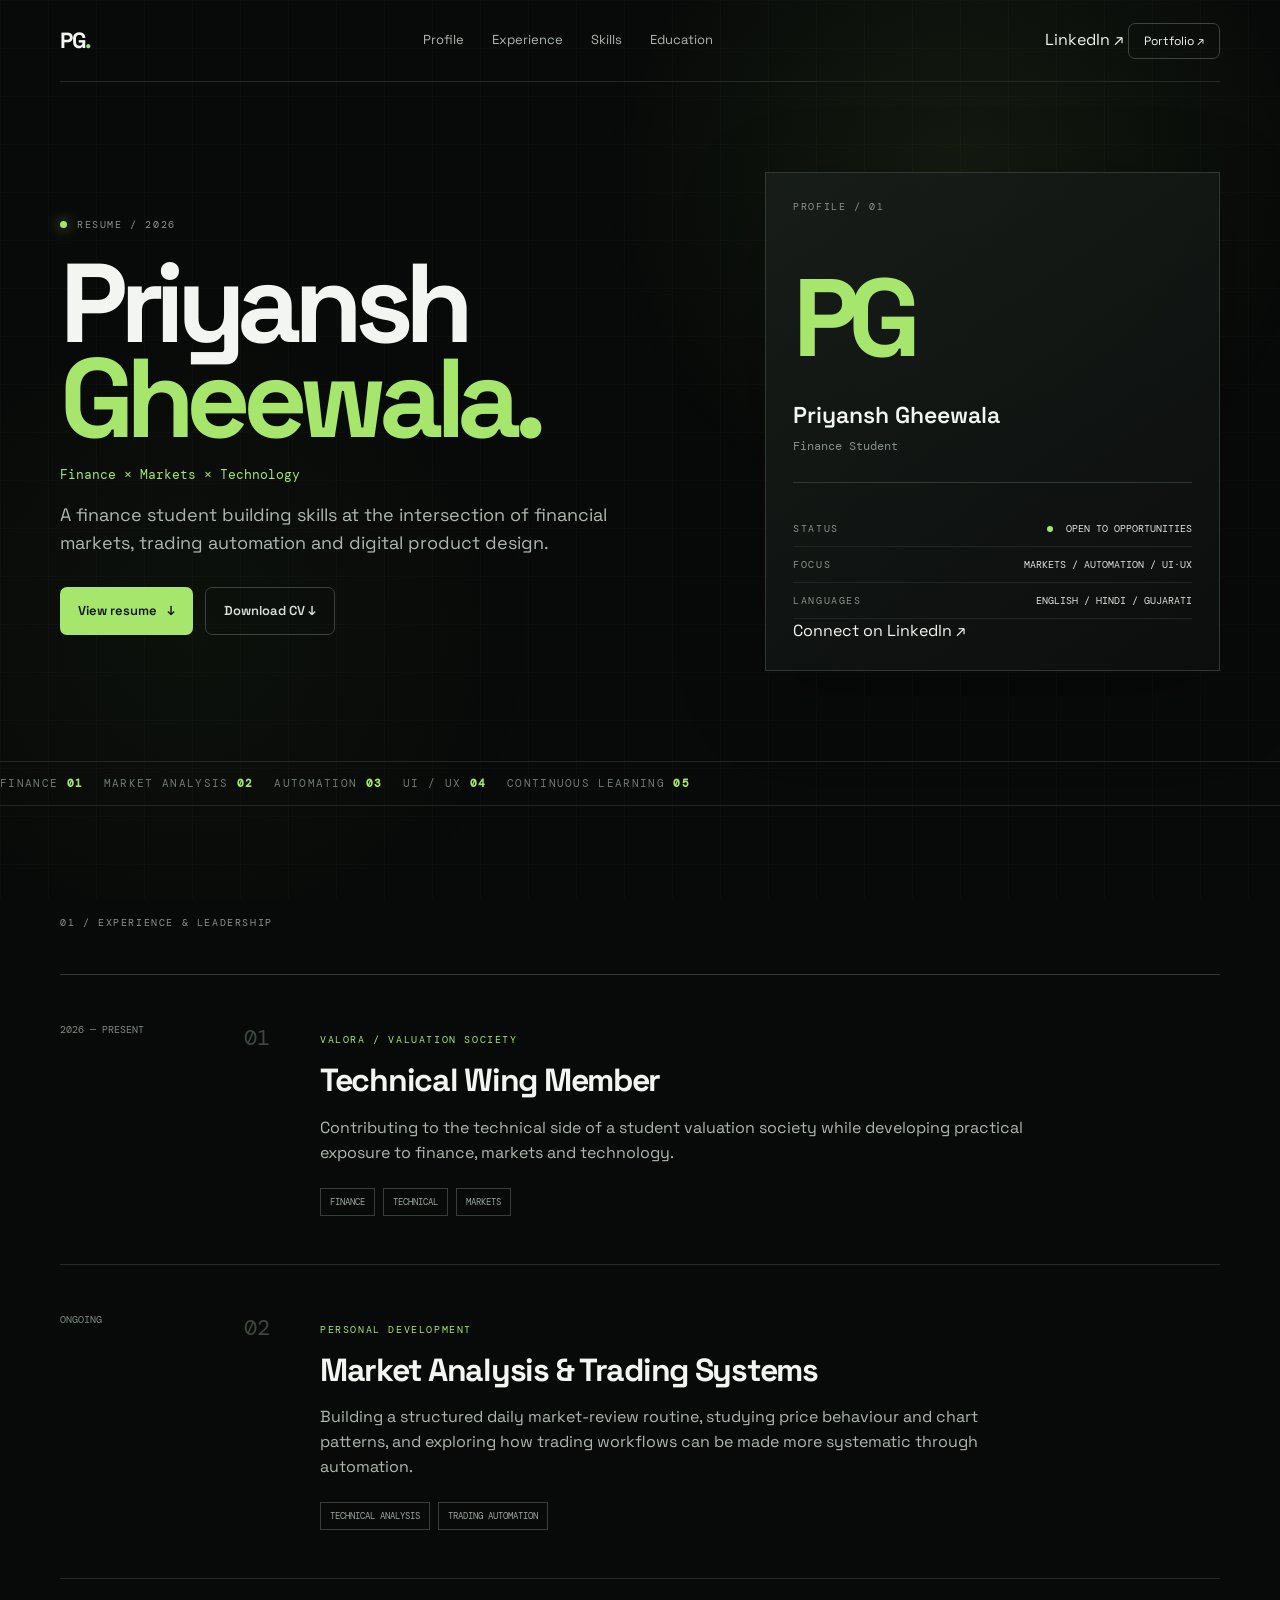
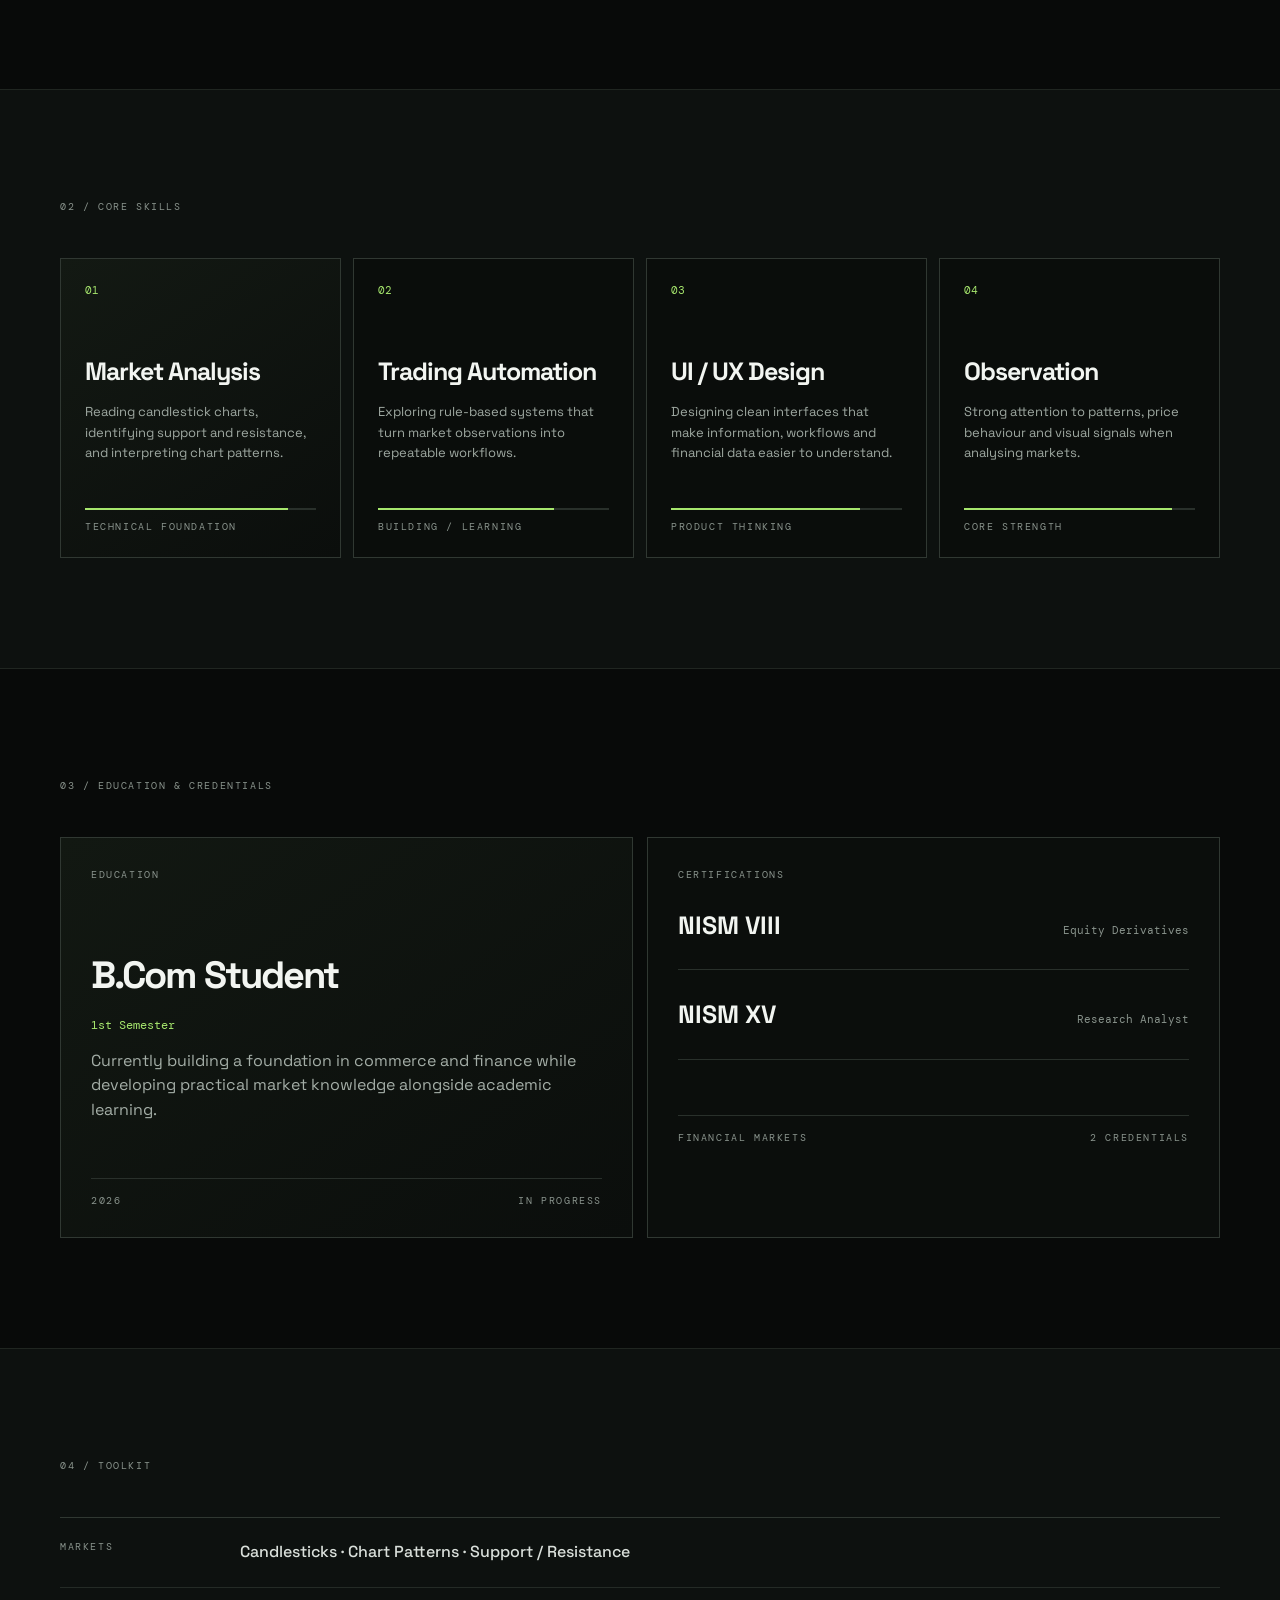
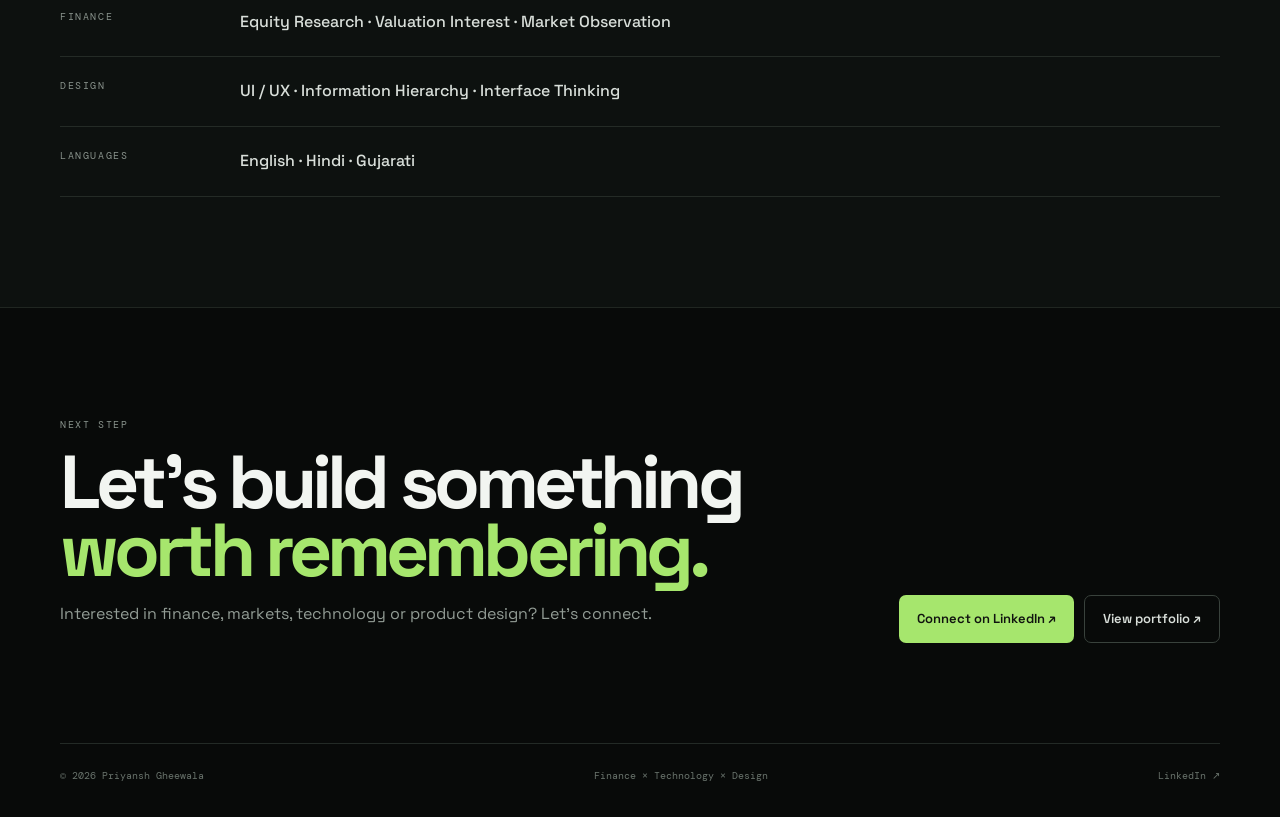
==== commit a1e97eda: "Add LinkedIn links to resume website" ====
--- a/index.html
+++ b/index.html
@@ -21,7 +21,10 @@
       <a href="#skills">Skills</a>
       <a href="#education">Education</a>
     </nav>
-    <a class="nav-cta" href="trading.html">Portfolio ↗</a>
+    <div class="nav-actions">
+      <a class="nav-social" href="https://www.linkedin.com/in/priyansh-gheewala-23a47a3ab" target="_blank" rel="noopener noreferrer">LinkedIn ↗</a>
+      <a class="nav-cta" href="trading.html">Portfolio ↗</a>
+    </div>
   </header>
 
   <main>
@@ -46,6 +49,7 @@
         <div class="meta"><span>STATUS</span><strong><i></i> OPEN TO OPPORTUNITIES</strong></div>
         <div class="meta"><span>FOCUS</span><strong>MARKETS / AUTOMATION / UI·UX</strong></div>
         <div class="meta"><span>LANGUAGES</span><strong>ENGLISH / HINDI / GUJARATI</strong></div>
+        <a class="profile-link" href="https://www.linkedin.com/in/priyansh-gheewala-23a47a3ab" target="_blank" rel="noopener noreferrer">Connect on LinkedIn ↗</a>
       </aside>
     </section>
 
@@ -123,13 +127,13 @@
     <section class="cta wrap" id="contact">
       <div><p class="eyebrow">NEXT STEP</p><h2>Let's build something<br /><em>worth remembering.</em></h2><p>Interested in finance, markets, technology or product design? Let's connect.</p></div>
       <div class="cta-actions">
-        <a class="button primary" href="trading.html">View portfolio ↗</a>
-        <a class="button ghost" href="Priyansh_Gheewala_Modern_Resume.docx" download>Download CV ↓</a>
+        <a class="button primary" href="https://www.linkedin.com/in/priyansh-gheewala-23a47a3ab" target="_blank" rel="noopener noreferrer">Connect on LinkedIn ↗</a>
+        <a class="button ghost" href="trading.html">View portfolio ↗</a>
       </div>
     </section>
   </main>
 
-  <footer class="footer wrap"><span>© 2026 Priyansh Gheewala</span><span>Finance × Technology × Design</span></footer>
+  <footer class="footer wrap"><span>© 2026 Priyansh Gheewala</span><span>Finance × Technology × Design</span><a href="https://www.linkedin.com/in/priyansh-gheewala-23a47a3ab" target="_blank" rel="noopener noreferrer">LinkedIn ↗</a></footer>
   <script src="resume.js"></script>
 </body>
 </html>
